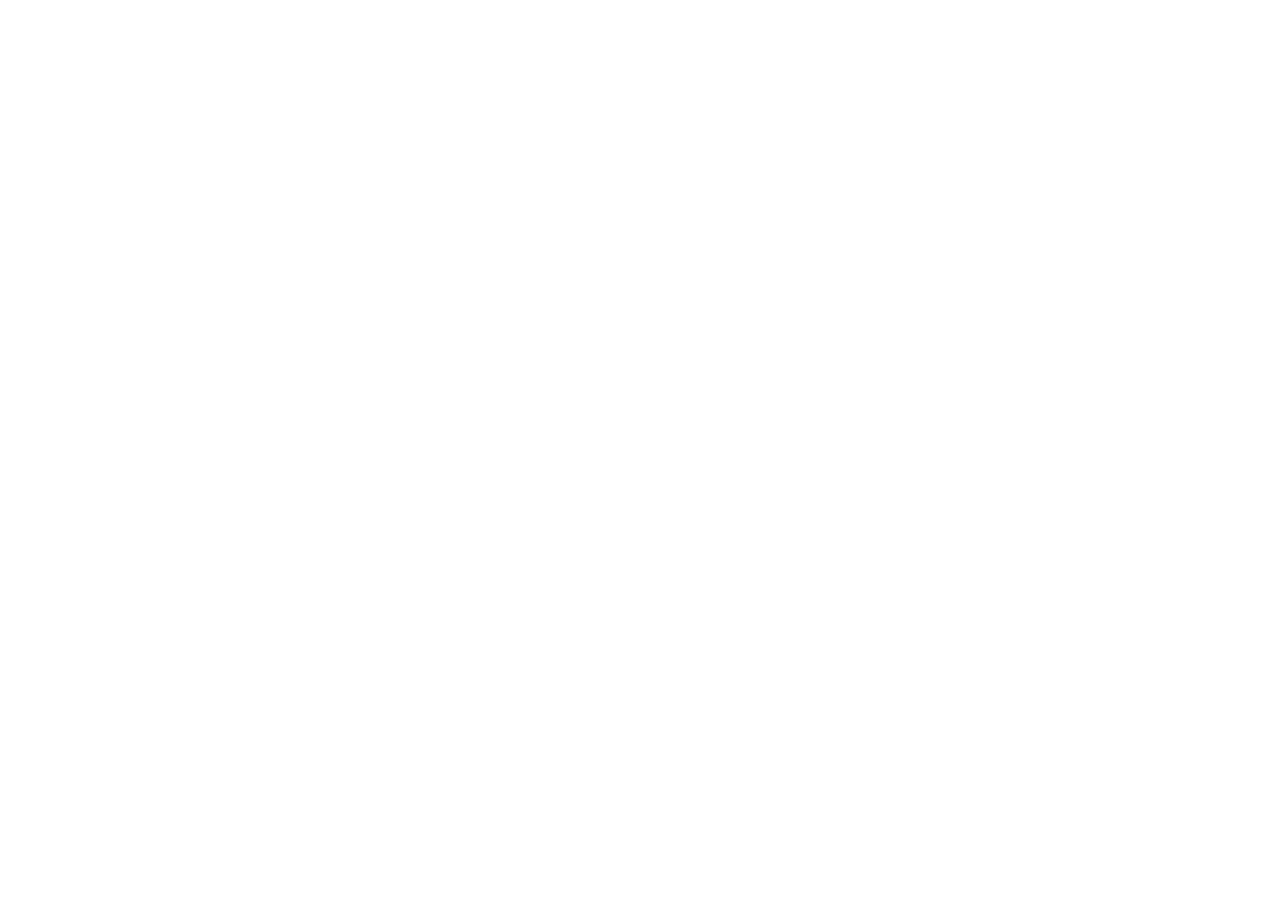
==== English-version.html @ f8c20f43 "Merge pull request #1 from clarasferraz/sub-páginas" ====
<!DOCTYPE html>
<html lang="en">
<head>
  <meta charset="UTF-8">
  <meta name="viewport" content="width=device-width, initial-scale=1.0">
  <meta http-equiv="X-UA-Compatible" content="ie=edge">
  <meta name="description" content="Clara Souza Ferraz's curriculum vitae">
  <meta namme="author" content="Clara Ferraz">
  <title> Clara Ferraz</title>
  <style>
    #menu {
      display: flex;
      list-style: none;
      gap: 10px;
      padding-left: 0;
      justify-content: center;
    }
  </style>
</head>
<body>

</body>
</html>
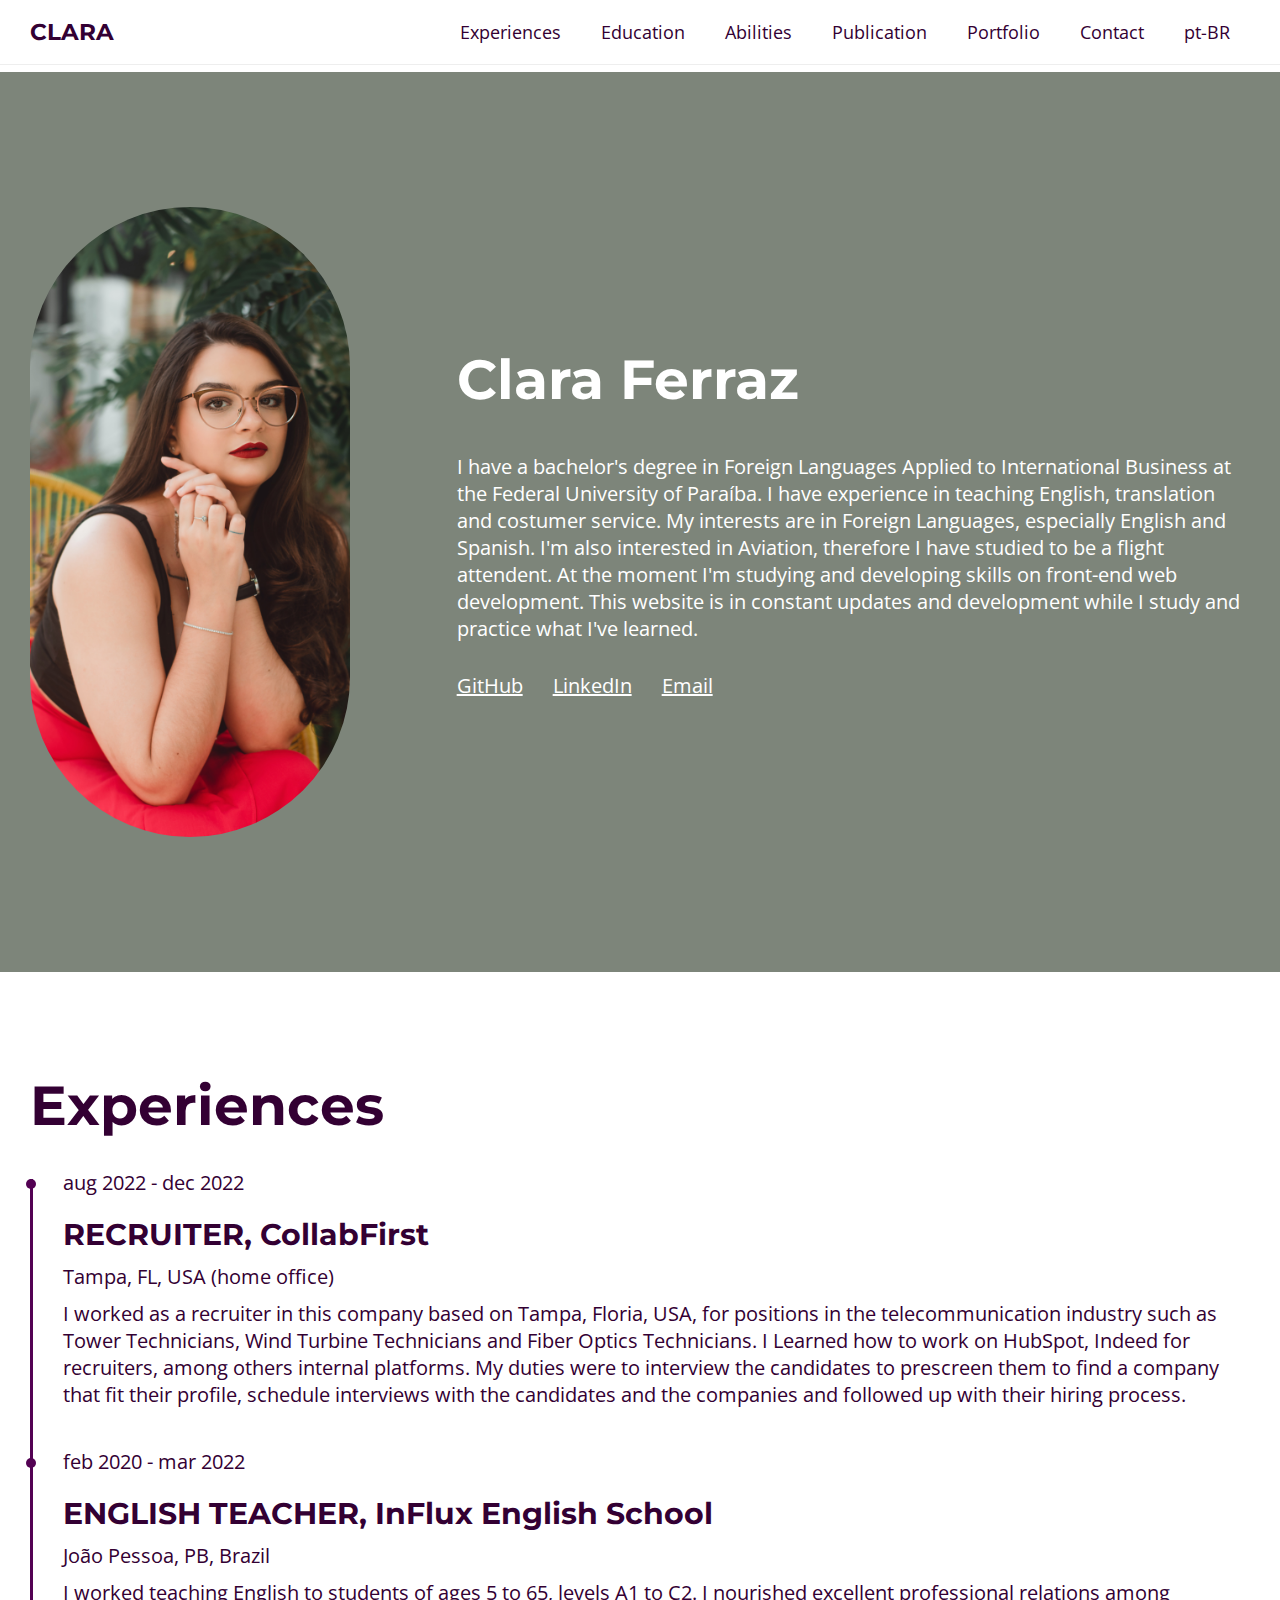
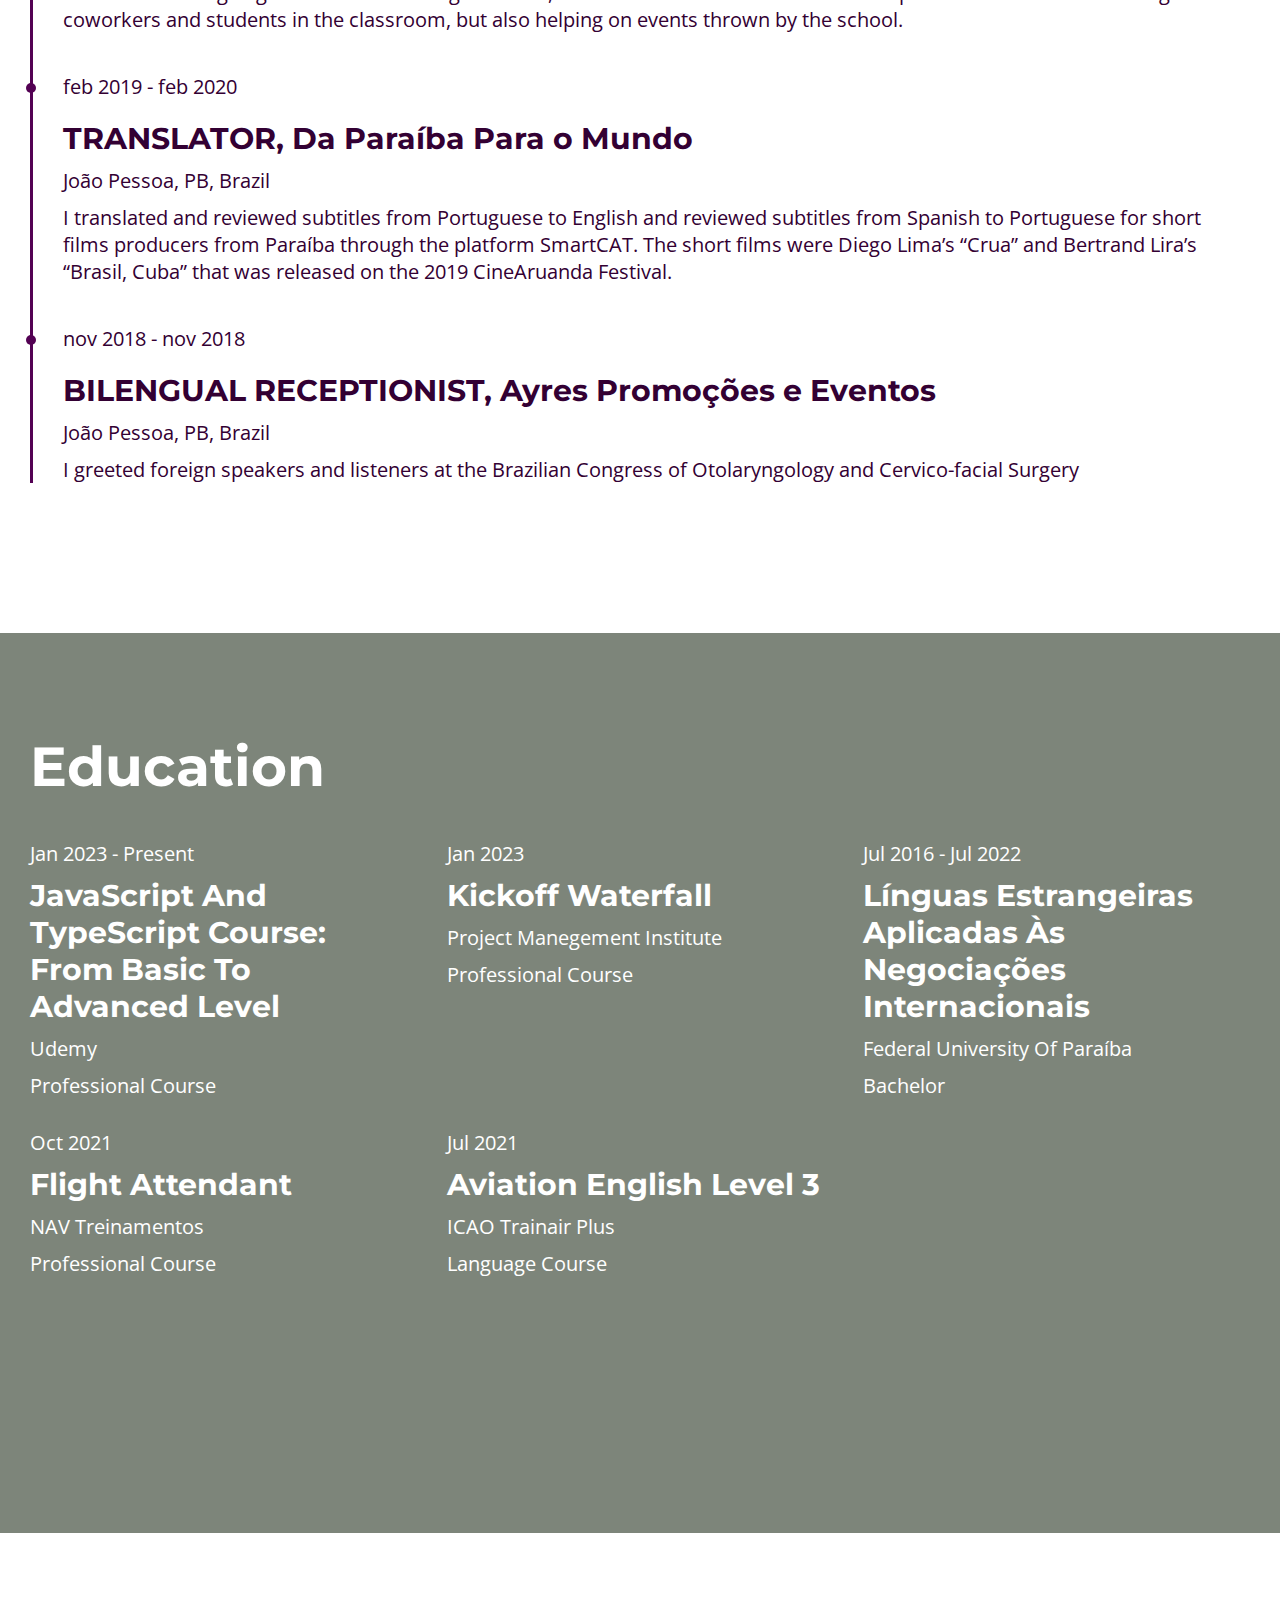
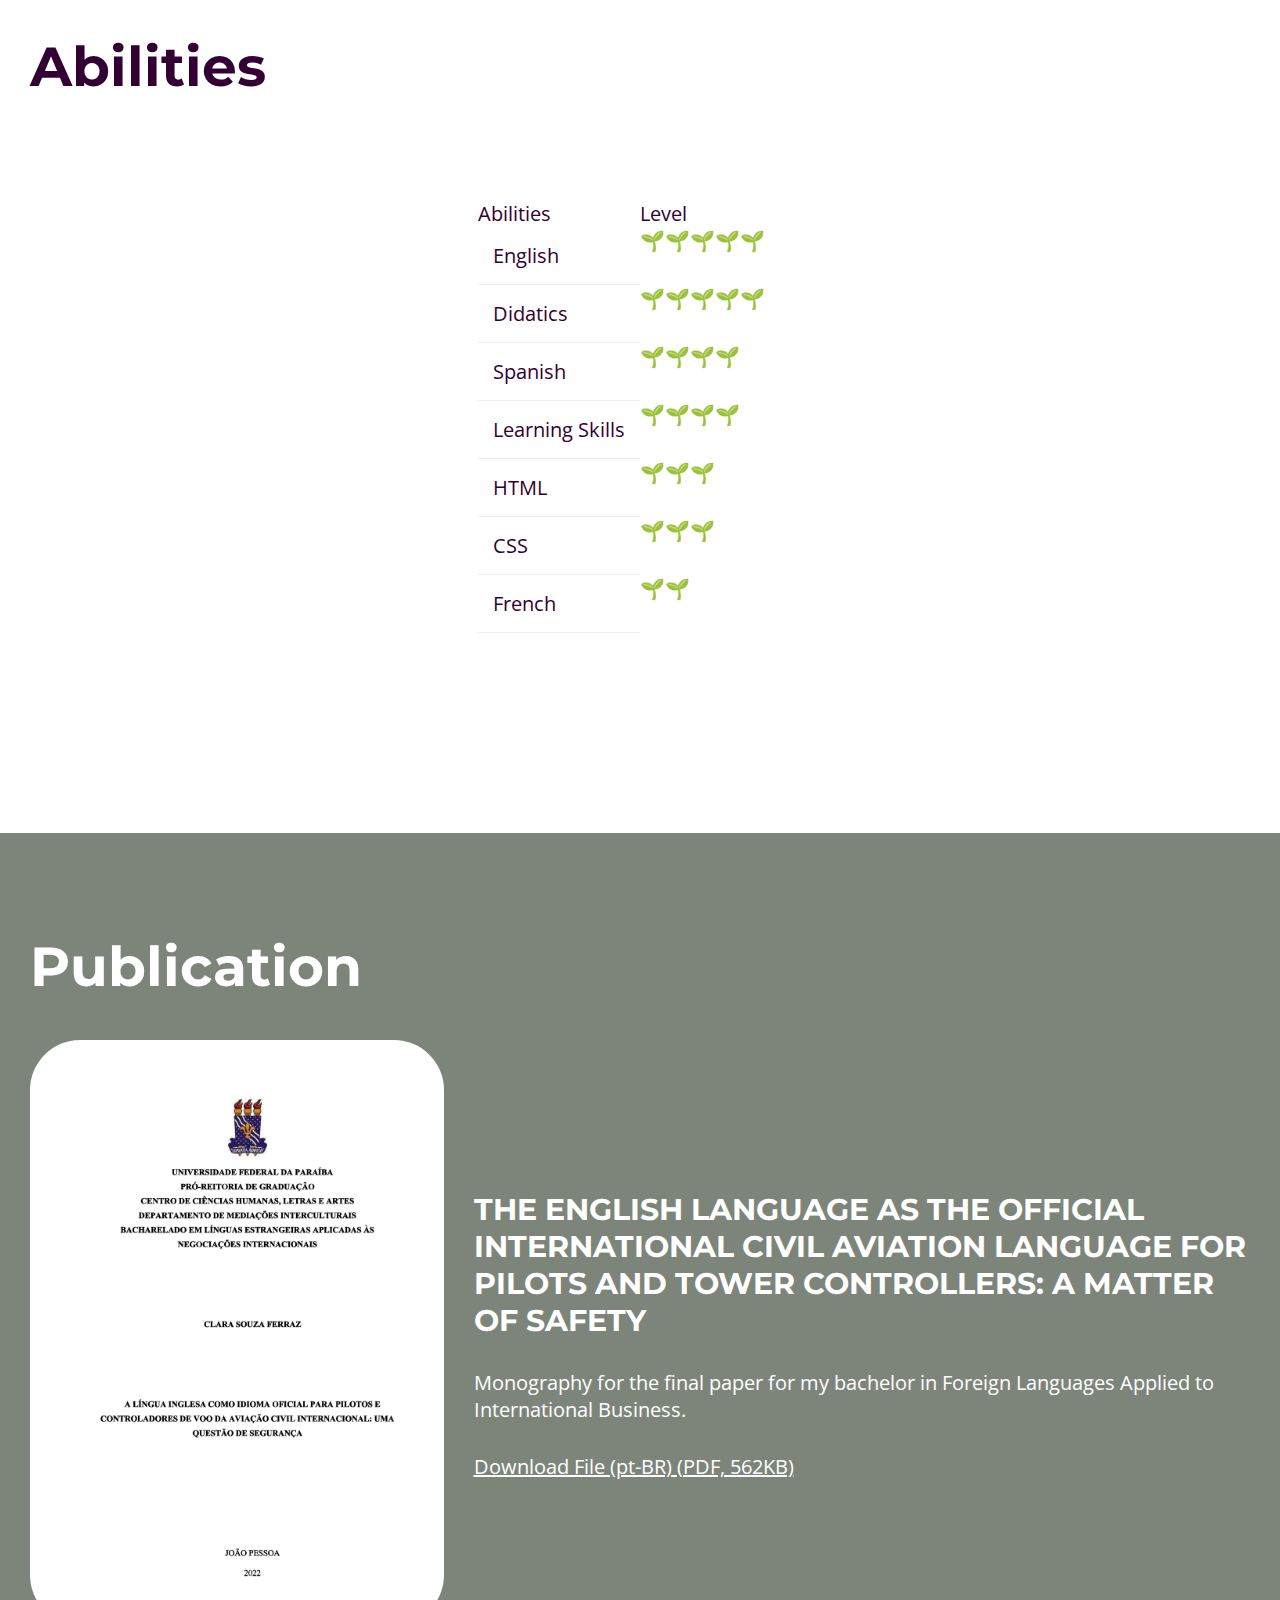
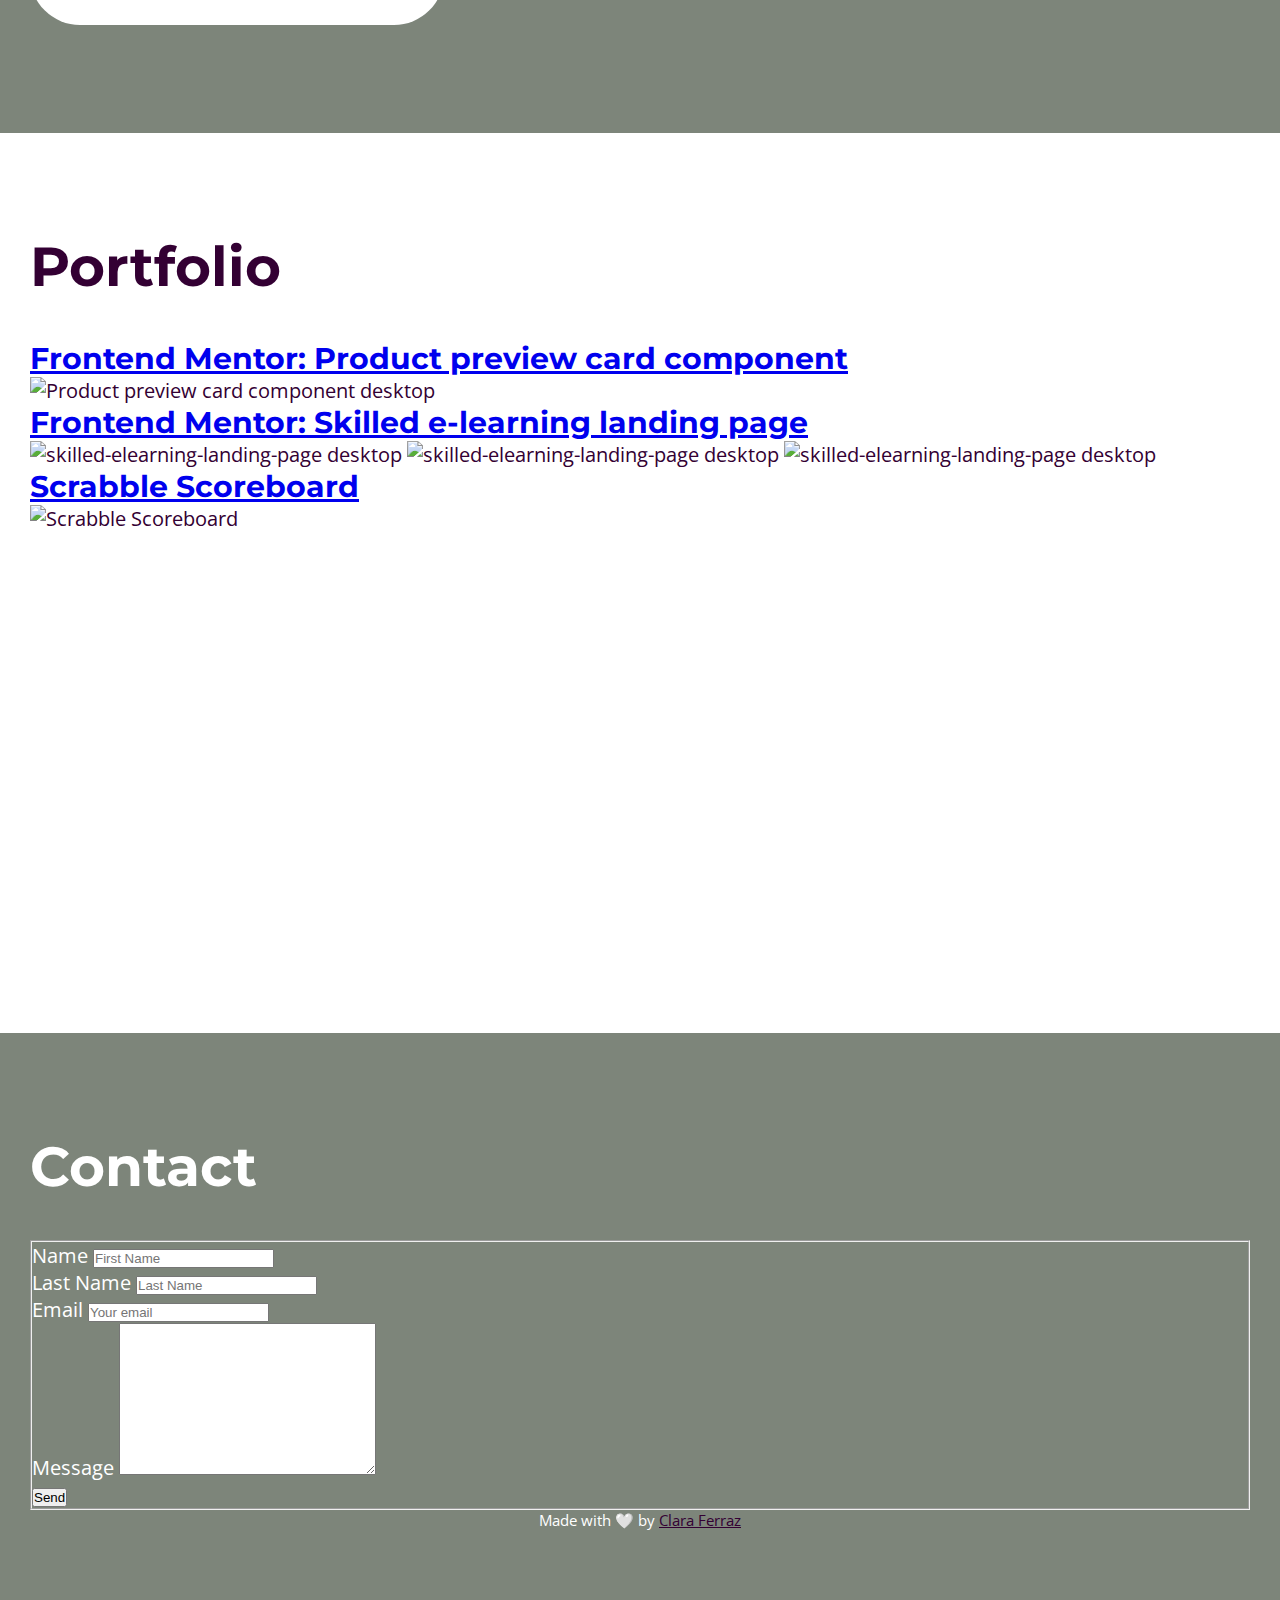
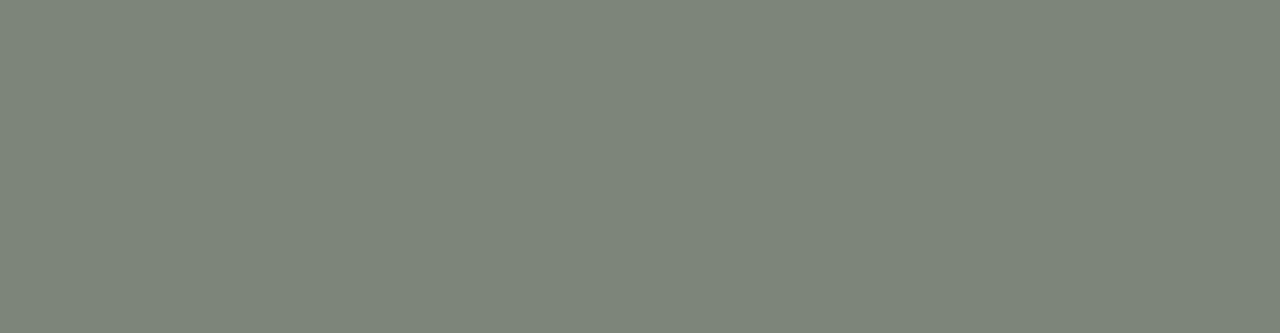
==== commit 9567d7e6: "Updates" ====
--- a/English-version.html
+++ b/English-version.html
@@ -1,23 +1,227 @@
-<!DOCTYPE html>
-<html lang="en">
-<head>
-  <meta charset="UTF-8">
-  <meta name="viewport" content="width=device-width, initial-scale=1.0">
-  <meta http-equiv="X-UA-Compatible" content="ie=edge">
-  <meta name="description" content="Clara Souza Ferraz's curriculum vitae">
-  <meta namme="author" content="Clara Ferraz">
-  <title> Clara Ferraz</title>
-  <style>
-    #menu {
-      display: flex;
-      list-style: none;
-      gap: 10px;
-      padding-left: 0;
-      justify-content: center;
-    }
-  </style>
-</head>
-<body>
-
-</body>
-</html>
+<!DOCTYPE html>
+<html lang="en">
+<head>
+    <meta charset="UTF-8">
+    <meta http-equiv="X-UA-Compatible" content="IE=edge">
+    <meta name="viewport" content="width=device-width, initial-scale=1.0">
+    <link rel="preconnect" href="https://fonts.googleapis.com">
+    <link rel="preconnect" href="https://fonts.gstatic.com" crossorigin>
+    <link href="https://fonts.googleapis.com/css2?family=Montserrat:wght@800&family=Open+Sans:ital,wght@0,400;0,700;1,400&display=swap" rel="stylesheet">
+    <link rel="stylesheet" href="Assets/CSS/mainstyle.css">
+    <link rel="icon" href="Assets/Img/hook-icon.svg">
+    <title>Clara Ferraz</title>
+</head>
+<body>
+    <aside class="menu white-bg">
+        <div class="menu-content">
+            <h1><a href="#intro">Clara</a></h1>
+            <nav>
+                <ul>
+                    <li><a href="#Experiences">Experiences</a></li>
+                    <li><a href="#Education">Education</a></li>
+                    <li><a href="#Abilities">Abilities</a></li>
+                    <li><a href="#Publication">Publication</a></li>
+                    <li><a href="#Portfolio">Portfolio</a></li>
+                    <li><a href="#Contact">Contact</a></li>
+                    <li><a href="index.html">pt-BR</a></li>
+                </ul>
+            </nav>
+        </div>
+    </aside>
+
+    <section class="section main-content main-bg" id="intro">
+        <div class="profile-img">
+        </div>
+        <div class="bio">
+            <h2>Clara Ferraz</h2>
+            <p>I have a bachelor's degree in Foreign Languages Applied to International Business at the Federal University of Paraíba. I have experience in teaching English, translation and costumer service. My interests are in Foreign Languages, especially English and Spanish.
+            I'm also interested in Aviation, therefore I have studied to be a flight attendent. At the moment I'm studying and developing skills on front-end web development.
+            This website is in constant updates and development while I study and practice what I've learned.</p>
+              <ul class="contact-links">
+                <li>
+                    <a href="https://github.com/claraferraz">GitHub</a>
+                </li>
+                <li>
+                    <a href="https://www.linkedin.com/in/claraferraz/?locale=en_US">LinkedIn</a>
+                </li>
+                <li>
+                    <a href="mailto:claraferraz@proton.me">Email</a>
+                </li>
+            </ul>
+        </div>
+    </section>
+
+    <section class="section main-content white-bg" id="Experiences">
+        <h2>Experiences</h2>
+        <div class="exp-box">
+            <p class="date">aug 2022 - dec 2022</p>
+            <h3 class="exp-title">RECRUITER, CollabFirst </h3>
+            <p class="city">Tampa, FL, USA (home office)</p>
+            <p class="description">I worked as a recruiter in this company based on Tampa, Floria, USA, for positions in the telecommunication industry such as Tower Technicians, Wind Turbine Technicians and Fiber Optics Technicians. I Learned how to work on HubSpot, Indeed for recruiters, among others internal platforms. My duties were to interview the candidates to prescreen them to find a company that fit their profile, schedule interviews with the candidates and the companies and followed up with their hiring process.</p>
+        </div>
+        <div class="exp-box">
+            <p class="date">feb 2020 - mar 2022</p>
+            <h3 class="exp-title">ENGLISH TEACHER, InFlux English School</h3>
+            <p class="city">João Pessoa, PB, Brazil</p>
+            <p class="description">I worked teaching English to students of ages 5 to 65, levels A1 to C2. I nourished excellent professional relations among coworkers and students in the classroom, but also helping on events thrown by the school.</p>
+        </div>
+        <div class="exp-box">
+            <p class="date">feb 2019 - feb 2020</p>
+            <h3 class="exp-title">TRANSLATOR, Da Paraíba Para o Mundo</h3>
+            <p class="city">João Pessoa, PB, Brazil</p>
+            <p class="description">I translated and reviewed subtitles from Portuguese to English and reviewed subtitles from Spanish to Portuguese for short films producers from Paraíba through the platform SmartCAT.
+              The short films were Diego Lima’s “Crua” and Bertrand Lira’s “Brasil, Cuba” that was released on the 2019 CineAruanda Festival.</p>
+        </div>
+        <div class="exp-box">
+            <p class="date">nov 2018 - nov 2018</p>
+            <h3 class="exp-title">BILENGUAL RECEPTIONIST, Ayres Promoções e Eventos</h3>
+            <p class="city">João Pessoa, PB, Brazil</p>
+            <p class="description">I greeted foreign speakers and listeners at the Brazilian Congress of Otolaryngology and Cervico-facial Surgery</p>
+        </div>
+    </section>
+
+    <section id="Education" class="section main-content main-bg">
+        <h2>Education</h2>
+        <div class="edu-content">
+            <div class="edu-box">
+                <p class="date">Jan 2023 - Present</p>
+                <h3 class="edu-title">JavaScript and TypeScript course: from basic to advanced level</h3>
+                <p class="school">Udemy</p>
+                <p class="degree">Professional Course</p>
+            </div>
+
+            <div class="edu-box">
+                <p class="date">Jan 2023</p>
+                <h3 class="edu-title">kickoff waterfall</h3>
+                <p class="school">Project Manegement Institute</p>
+                <p class="degree">Professional Course</p>
+            </div>
+
+            <div class="edu-box">
+                <p class="date">jul 2016 - jul 2022</p>
+                <h3 class="edu-title">Línguas Estrangeiras Aplicadas às Negociações Internacionais
+                </h3>
+                <p class="school">Federal University of Paraíba</p>
+                <p class="degree">bachelor</p>
+            </div>
+
+            <div class="edu-box">
+                <p class="date">oct 2021</p>
+                <h3 class="edu-title">Flight Attendant</h3>
+                <p class="school">NAV Treinamentos</p>
+                <p class="degree">Professional Course</p>
+            </div>
+
+            <div class="edu-box">
+                <p class="date">Jul 2021</p>
+                <h3 class="edu-title">aviation english level 3</h3>
+                <p class="school">ICAO Trainair Plus</p>
+                <p class="degree">Language Course</p>
+            </div>
+        </div>
+    </section>
+
+    <section id="Abilities" class="section main-content white-bg">
+        <h2>Abilities</h2>
+        <div class="abilities-content">
+            <div class="table">
+                <p class="thead">Abilities</p>
+                <p class="thead">Level</p>
+                <p class="ability">English</p>
+                <p class="level">🌱🌱🌱🌱🌱</p>
+                <p class="ability">Didatics</p>
+                <p class="level">🌱🌱🌱🌱🌱</p>
+                <p class="ability">Spanish</p>
+                <p class="level">🌱🌱🌱🌱</p>
+                <p class="ability">Learning Skills</p>
+                <p class="level">🌱🌱🌱🌱</p>
+                <p class="ability">HTML</p>
+                <p class="level">🌱🌱🌱</p>
+                <p class="ability">CSS</p>
+                <p class="level">🌱🌱🌱</p>
+                <p class="ability">French</p>
+                <p class="level">🌱🌱</p>
+            </div>
+        </div>
+    </section>
+
+    <section id="Publication" class="section main-content main-bg">
+        <h2>Publication</h2>
+        <div class="publication-content">
+            <div class="publication-img">
+                <img src="Assets/Img/tcc-capa.jpg" alt="Printscreen of the paper's cover">
+            </div>
+            <div class="TCC">
+                <h3>the english language as the official international civil aviation language for pilots and tower controllers: a matter of safety</h3>
+                <p>Monography for the final paper for my bachelor in Foreign Languages Applied to International Business.</p>
+                <p><a href="Assets/Img/TCC-Clara-Ferraz.pdf">Download File (pt-BR) (PDF, 562KB) </a></p>
+            </div>
+        </div>
+    </section>
+
+    <section id="Portfolio" class="section main-content white-bg">
+        <h2>Portfolio</h2>
+        <div class="portfolio-content">
+            <div>
+                <h3>
+                    <a href="https://github.com/claraferraz/Frontend-Mentor-Product-preview-card-component">Frontend Mentor: Product preview card component</a>
+                </h3>
+                <div class="perfume">
+                    <img src="Assets/Img/perfume-desktop.jpg" alt="Product preview card component desktop">
+                </div>
+            </div>
+            <div>
+                <h3>
+                    <a href="https://github.com/claraferraz/skilled-elearning-landing-page">Frontend Mentor: Skilled e-learning landing page</a>
+                </h3>
+                <div class="skilled">
+                    <img src="Assets/Img/Skilled/desktop1.png" alt="skilled-elearning-landing-page desktop">
+                    <img src="Assets/Img/Skilled/desktop2.png" alt="skilled-elearning-landing-page desktop">
+                    <img src="Assets/Img/Skilled/desktop3.png" alt="skilled-elearning-landing-page desktop">
+                </div>
+            </div>
+
+            <div>
+                <h3>
+                    <a href="PalavrasCruzadas.html">Scrabble Scoreboard</a>
+                </h3>
+                <div class="scrabble">
+                    <img src="Assets/Img/palavras-cruzadas-print.png" alt="Scrabble Scoreboard">
+                </div>
+            </div>
+        </div>
+    </section>
+
+    <section id="Contact" class="section main-content main-bg">
+        <div class="contact-form">
+            <h2>Contact</h2>
+            <fieldset class="form-grid">
+                <div class="form-group">
+                    <label for="first-name">Name</label>
+                    <input type="text" name="first-name" id="first-name" placeholder="First Name">
+                </div>
+                <div class="form-group">
+                    <label for="last-name">Last Name</label>
+                    <input type="text" name="last-name" id="last-name" placeholder="Last Name">
+                </div>
+                <div class="form-group">
+                    <label for="email">Email</label>
+                    <input type="email" name="email" id="email" placeholder="Your email">
+                </div>
+                <div class="form-group full-width">
+                    <label for="message">Message</label>
+                    <textarea name="message" id="message" cols="30" rows="10"></textarea>
+                </div>
+                <div class="form-group">
+                    <button type="submit">Send</button>
+                </div>
+            </fieldset>
+        </div>
+        <div class="footer">
+            <p>Made with 🤍 by 
+                <a href="http://github.com/claraferraz">Clara Ferraz</a></p>
+        </div>
+    </section>
+
+</body>
+</html>--- a/Assets/CSS/mainstyle.css
+++ b/Assets/CSS/mainstyle.css
@@ -0,0 +1,378 @@
+:root {
+    --gap: 3rem;
+    --main-color: #330033;
+    --secondary-color: #530153;
+    --light-gray: #eee;
+    --dark-gray-one: #4a4a4a;
+    --dark-gray-two: #363636;
+    --transparent-green: #06150085;
+    --dark-green: #061500;
+}
+* {
+    margin:0;
+    padding:0;
+    box-sizing: border-box;
+}
+html {
+    font-size: 62.5%;
+    scroll-behavior: smooth;
+}
+body {
+    font-family:'Open Sans', sans-serif;
+    font-size: 2rem;
+    padding-top: 8vh;
+}
+h1, h2, h3, h4, h5, h6 {
+    font-family: 'Montserrat', sans-serif;
+}
+h1 {
+    font-size: 6rem;
+    text-transform: uppercase;
+}
+h2 {
+    font-size: 5.5rem;
+    margin-bottom: 4rem;
+}
+h3 {
+    font-size: 3rem;
+}
+.section {
+    min-height: 100vh;
+    min-width:90vh;
+}
+.main-bg {
+    background-image: url(../Img/folhas.png);
+    background-color: var(--transparent-green);
+    background-blend-mode:overlay;
+    background-position: center;
+    background-size: cover;
+    color:white;
+}
+.white-bg {
+    background-color: white;
+    color: var(--main-color);
+}
+.main-content {
+    padding: 10rem 3rem;
+}
+.menu {
+    position:fixed;
+    z-index: 2;
+    top:0;
+    right:0;
+    width:100%;
+    background-color: white;
+    border-bottom:0.01px solid var(--light-gray);
+}
+.menu-content {
+    display:flex;
+    justify-content: space-between;
+    align-items: center;
+    padding:0rem 3rem;
+}
+.menu h1 {
+    font-size: 2.3rem;
+}
+.menu h1 a {
+    color: var(--main-color);
+    text-decoration: none;
+}
+.menu ul {
+    list-style: none;
+    display: flex;
+}
+.menu ul li a {
+    position:relative;
+    display: block;
+    padding:2rem;
+    font-size: 1.8rem;
+    color: var(--main-color);
+    text-decoration: none;
+}
+.menu ul li a::after {
+    content:'';
+    position:absolute;
+    bottom:1rem;
+    left:50%;
+    width:0px;
+    height:0.2rem;
+    background: var(--secondary-color);
+    transition: all 300ms ease-in-out;
+}
+.menu ul li a:hover::after {
+    left: 15%;
+    width: 70%;
+}
+.menu-button {
+    display: none;
+}
+#intro {
+    display: grid;
+    grid-template-columns: 1fr 2fr;
+    gap: 3rem;
+    align-items: center;
+}
+.bio {
+    display: flex;
+    flex-direction: column;
+    align-items: stretch;
+}
+.contact-links {
+    margin-top: var(--gap);
+    display: flex;
+    justify-content: left;
+    gap: var(--gap);
+    list-style: none;
+}
+.contact-links a {
+    color:white;
+}
+.profile-img {
+    background-image: url(../Img/me.jpg);
+    background-size: cover;
+    background-repeat: no-repeat;
+    max-width: 25vw;
+    height: 70vh;
+    border-radius: 50rem;
+}
+.exp-box {
+    position: relative;
+    padding: 0 3rem 5rem 3rem;
+    display: flex;
+    flex-direction: column;
+    gap: 1rem;
+    border-left: 0.3rem solid var(--secondary-color);
+}
+.exp-box .date {
+    position: relative;
+    top: -1rem;
+}
+.exp-box .date::before {
+    content: ' ';
+    display: inline-block;
+    border-radius: 100%;
+    position: absolute;
+    left: -3.7rem;
+    top: 1rem;
+    width: 1rem;
+    height: 1rem;
+    background-color: var(--secondary-color);  
+}
+.exp-box:last-of-type {
+    padding-bottom: 0;
+    margin-bottom:5rem;
+}
+.edu-content {
+    display: grid;
+    grid-template-columns: repeat(3, 1fr);
+    gap: var(--gap);
+    align-items: top;
+    justify-content: center;
+}
+.edu-box {
+    text-transform: capitalize;
+    display: flex;
+    flex-direction: column;
+    gap: 1rem;
+}
+.abilities-content {
+    padding-top:6rem;
+    display: flex;
+    align-items: center;
+    justify-content: center;
+} 
+.abilities-content .table {
+    display: grid;
+    grid-template-columns: 1fr 1fr;
+}
+.abilities-content .table .ability {
+    padding: 1.5rem;
+    border-bottom: 0.1rem solid var(--light-gray);
+}
+.publication-content {
+    display: grid;
+    grid-template-columns: 1fr 2fr;
+    gap: var(--gap);
+    align-items: center;
+}
+.TCC h3{
+    text-transform: uppercase;
+}
+.TCC {
+    display:flex;
+    flex-direction: column;
+    gap: var(--gap);
+    align-items: stretch;
+}
+.publication-img img {
+    max-height: 65vh;
+    border-radius: 50px;
+}
+.publication-content a {
+    color:white;
+    text-decoration: underline;
+}
+
+.footer {
+    text-align: center;
+    font-size: 1.5rem;
+}
+.footer a {
+    color: var(--main-color);
+    text-decoration: underline;
+}
+
+/* Mobile */
+@media (max-width:800px) {
+    body {
+        font-size: 4rem;
+        padding-top: 0;
+    }
+    h2 {
+        font-size: 7.5rem;
+        margin-bottom: 6rem;
+    }
+    h3 {
+        font-size: 5rem;
+    }
+    .section {
+        min-height: 100vh;
+        min-width:90vh;
+        position: relative;
+    }
+    .profile-img {
+        background-image: url(../Img/clara-hands-on-the-face.png);
+        background-size: contain;
+        background-repeat: no-repeat;
+        width: 90vw;
+        max-height: 50vh;
+        border-radius: 0;
+        max-width: unset;
+        background-position: center;
+    }
+    .bio {
+        width: 100%;
+        display: flex;
+        flex-direction: column;
+        align-items: center;
+        text-align: left;
+        padding: 2rem;
+    }
+    .contact-links {
+        display: flex;
+        flex-direction: column;
+        justify-content: left;
+        gap: var(--gap);
+        list-style: none;
+    }
+    .edu-content{
+        display: block;
+    }
+    .edu-box{
+        text-transform: capitalize;
+        display: flex;
+        flex-direction: column;
+        gap: 2rem;
+        margin: 5rem 0;
+    }
+    .abilities-content td, .abilities-content th {
+        line-height: 6rem;
+        border-bottom: 0.1rem solid var(--light-gray);
+    } 
+    .publication-content {
+        display: flex;
+        flex-direction: column;
+    }
+    .footer {
+        font-size: 2.5rem;
+    }
+    
+    
+    #intro {
+        display: flex;
+        flex-direction: column;
+    }
+    .menu {
+        transform: translatex(-200%);
+        bottom: 0;
+        text-align: center;
+        height: 100%;
+        display: block;
+        transition: transform 0.6s ease-in-out
+    }
+    .menu-content, .menu ul {
+        flex-direction: column;
+        justify-content: center;
+        font-size: 4rem;
+    }
+    .menu-content {
+        height: 100%;
+        transition: transform 0.4s ease-in-out;
+    }
+    .menu-content h1 {
+        font-size: 5.3rem;
+        padding: 2rem;
+    }
+    .menu-button {
+        position: fixed;
+        z-index: 1;
+        top: 0;
+        right: 3rem;
+    }
+    .menu-button-lines {
+        background-color: var(--dark-green);
+        width: 3.6rem;
+        height: 3.6rem;
+        text-align: center;
+        padding: 0.5rem;
+        border-radius: 1rem;
+        cursor: pointer;
+        position: fixed;
+        z-index: 3;
+        top: 1rem;
+        right: 3rem;
+        display: flex;
+        flex-direction: column;
+        justify-content: space-between;
+    }
+    .menu-button-lines .line {
+        display: block;
+        border-radius: 1rem;
+        background-color: white;
+        width: 100%;
+        height: 0.4rem;
+    }
+    .menu-button-lines .line:nth-child(1){
+        transform-origin: 0% 0%;
+        transition: transform 0.4s ease-in-out;
+    }
+    .menu-button-lines .line:nth-child(2){
+        transition: transform 0.2s ease-in-out;
+    }
+    .menu-button-lines .line:nth-child(3){
+        transform-origin: 0% 100%;
+        transition: transform 0.4s ease-in-out
+    }
+
+    .menu-button:checked~.menu {
+        transform: translatex(0);
+    }
+    .menu-button:checked ~ .menu-button-lines {
+        background-color: transparent;
+    }
+    .menu-button:checked ~ .menu-button-lines .line {
+        background-color: var(--main-color);
+    }
+    .menu-button:checked ~ .menu-button-lines .line:nth-child(1){
+        transform: rotate(45deg);
+        width:120%;
+    }
+    .menu-button:checked ~ .menu-button-lines .line:nth-child(2){
+        transform: scaleY(0);
+    }
+    .menu-button:checked ~ .menu-button-lines .line:nth-child(3){
+        transform: rotate(-45deg);
+        width: 120%;
+    }
+
+}
